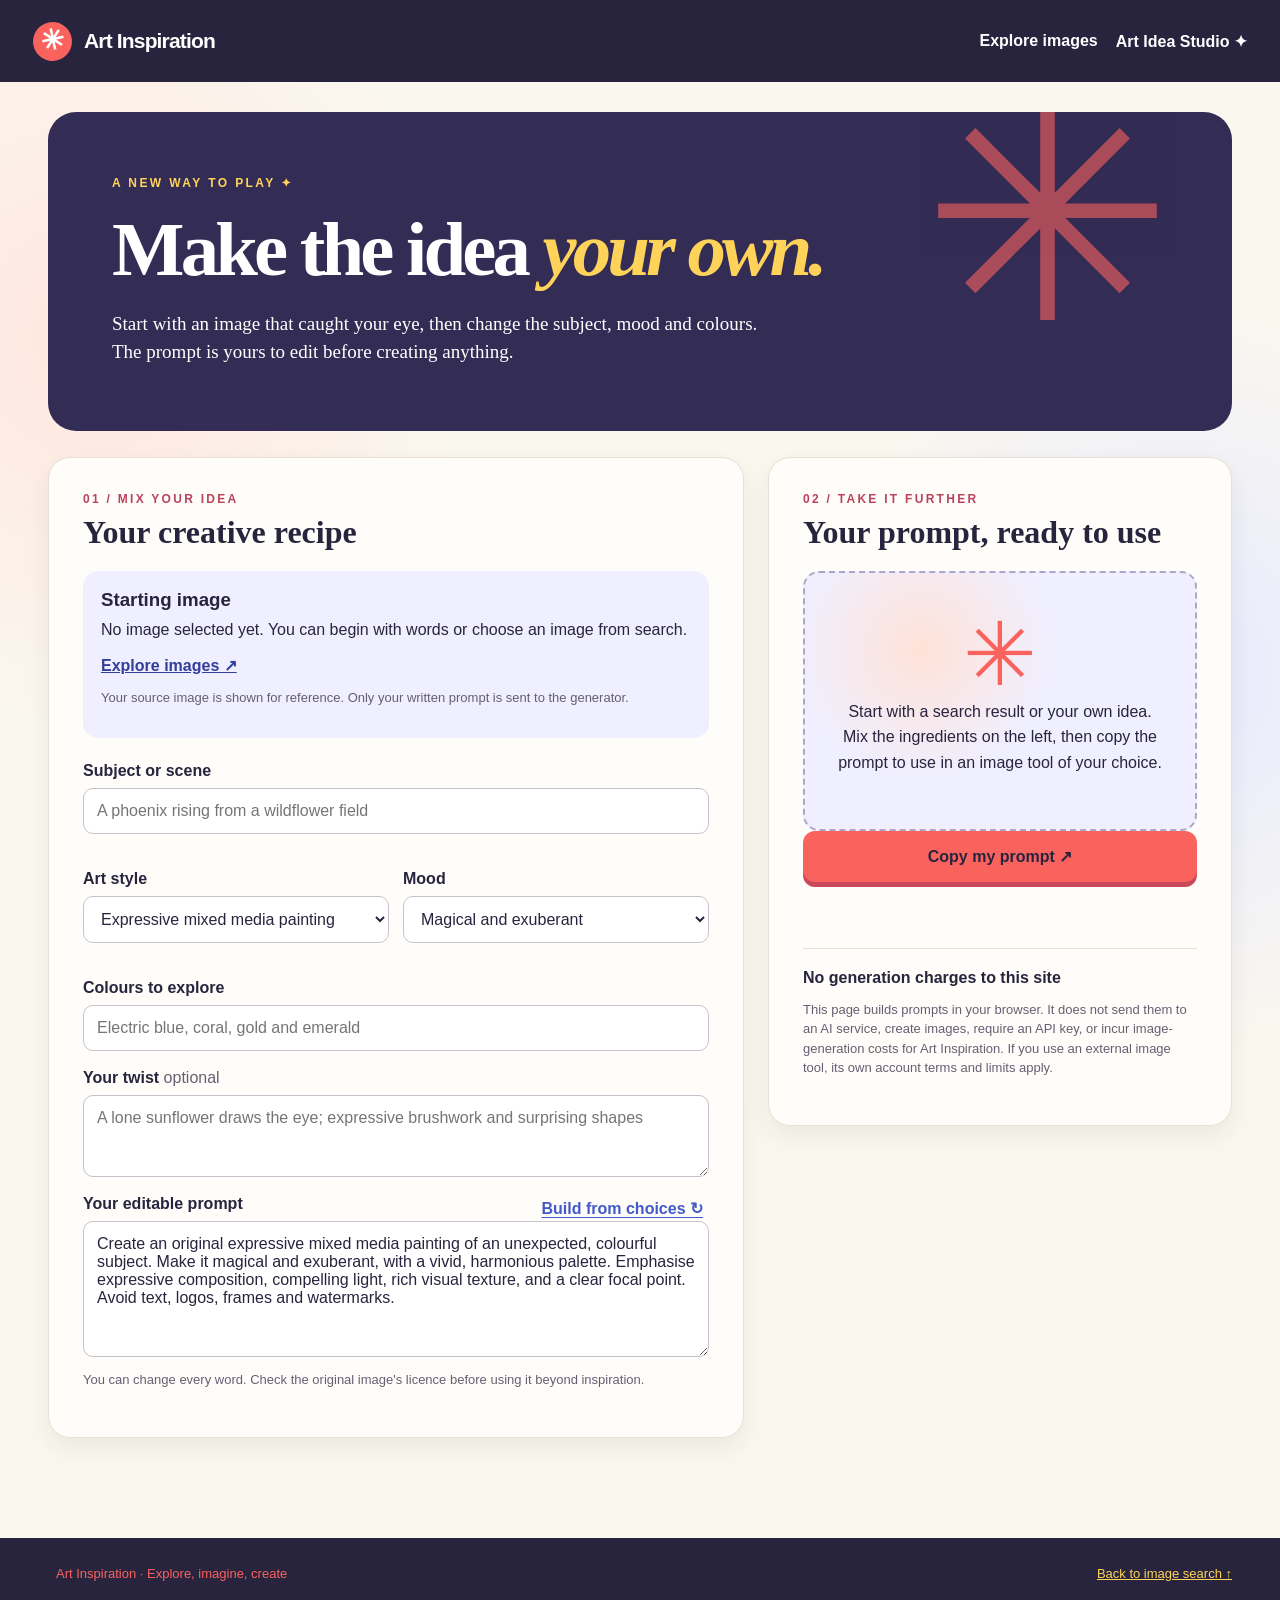
==== create.html @ 47d89ac7 "Add files via upload" ====
<!doctype html>
<html lang="en">
<head><meta charset="UTF-8"><meta name="viewport" content="width=device-width, initial-scale=1"><meta name="description" content="Turn a spark of inspiration into a fresh art idea."><title>Art Idea Studio | Art Inspiration</title><link rel="icon" type="image/svg+xml" href="favicon.svg"><link rel="stylesheet" href="styles.css"><link rel="stylesheet" href="create.css"><script src="create.js" defer></script></head>
<body><header class="site-header"><div class="header-inner"><a class="brand" href="index.html"><span class="brand-mark" aria-hidden="true">✳</span> Art Inspiration</a><nav class="header-nav" aria-label="Main"><a href="index.html">Explore images</a><span aria-current="page">Art Idea Studio ✦</span></nav></div></header>
<main class="studio-container"><section class="studio-hero"><p class="eyebrow">A NEW WAY TO PLAY ✦</p><h1>Make the idea <em>your own.</em></h1><p>Start with an image that caught your eye, then change the subject, mood and colours. The prompt is yours to edit before creating anything.</p></section>
<div class="studio-grid"><section class="studio-form-panel" aria-labelledby="compose-heading"><p class="section-kicker">01 / MIX YOUR IDEA</p><h2 id="compose-heading">Your creative recipe</h2>
<div class="selection-box"><div class="selection-title"><h3>Starting image</h3><button id="clear-selection" type="button" hidden>Clear selection</button></div><div id="selected-image" class="selected-image"></div><p class="small-note">Your source image is shown for reference. Only your written prompt is sent to the generator.</p></div>
<div class="field"><label for="subject">Subject or scene</label><input id="subject" maxlength="220" placeholder="A phoenix rising from a wildflower field"></div>
<div class="field-row"><div class="field"><label for="medium">Art style</label><select id="medium"><option>Expressive mixed media painting</option><option>Vivid watercolour</option><option>Bold acrylic painting</option><option>Oil painting with rich texture</option><option>Ink and watercolour illustration</option><option>Whimsical graphic novel</option><option>Abstract colour study</option><option>Photographic surrealism</option></select></div><div class="field"><label for="mood">Mood</label><select id="mood"><option>Magical and exuberant</option><option>Dreamy and gentle</option><option>Joyful and playful</option><option>Moody and cinematic</option><option>Wild and energetic</option><option>Quiet and contemplative</option></select></div></div>
<div class="field"><label for="palette">Colours to explore</label><input id="palette" maxlength="140" placeholder="Electric blue, coral, gold and emerald"></div>
<div class="field"><label for="details">Your twist <span class="optional">optional</span></label><textarea id="details" maxlength="500" rows="3" placeholder="A lone sunflower draws the eye; expressive brushwork and surprising shapes"></textarea></div>
<div class="prompt-heading"><label for="prompt">Your editable prompt</label><button id="refresh-prompt" type="button">Build from choices ↻</button></div><textarea id="prompt" rows="6" maxlength="1800" aria-describedby="prompt-help"></textarea><p id="prompt-help" class="small-note">You can change every word. Check the original image's licence before using it beyond inspiration.</p></section>
<aside class="studio-output" aria-labelledby="output-heading"><p class="section-kicker">02 / TAKE IT FURTHER</p><h2 id="output-heading">Your prompt, ready to use</h2><div class="idea-stage"><span aria-hidden="true">✳</span><p>Start with a search result or your own idea. Mix the ingredients on the left, then copy the prompt to use in an image tool of your choice.</p></div><button id="copy-prompt" type="button" class="generate-button">Copy my prompt ↗</button><p id="copy-status" class="generation-status" role="status" aria-live="polite"></p><div class="studio-cost"><strong>No generation charges to this site</strong><p>This page builds prompts in your browser. It does not send them to an AI service, create images, require an API key, or incur image-generation costs for Art Inspiration. If you use an external image tool, its own account terms and limits apply.</p></div></aside></div></main>
<footer class="studio-footer"><span>Art Inspiration · Explore, imagine, create</span><a href="index.html">Back to image search ↑</a></footer></body></html>
---- styles.css ----
:root{color-scheme:light;--plum:#412253;--ink:#302238;--muted:#685b6a;--cream:#fff9ef;--coral:#ed6b65;--yellow:#f8c95a;--line:#eaded4}*{box-sizing:border-box}html{scroll-behavior:smooth}body{margin:0;min-width:320px;background:var(--cream);color:var(--ink);font-family:Trebuchet MS,Arial,sans-serif}button,input{font:inherit}.site-header{background:var(--plum);color:white}.header-inner{max-width:1270px;margin:auto;min-height:76px;padding:12px 28px;display:flex;justify-content:space-between;align-items:center;gap:20px}.brand{color:white;text-decoration:none;font-size:21px;font-weight:900;letter-spacing:-.03em;display:flex;align-items:center;gap:12px}.brand-mark{display:grid;place-items:center;background:var(--yellow);color:var(--plum);height:39px;width:39px;border-radius:50%;font-size:28px}.header-note{color:#fce7d8;font-size:13px;letter-spacing:.04em}.header-note span{color:var(--yellow)}.container{max-width:1270px;margin:auto;padding:30px 28px 0}.hero{min-height:390px;display:grid;grid-template-columns:1.2fr .8fr;overflow:hidden;border-radius:28px;background:var(--plum);color:white;box-shadow:0 18px 45px #41225325}.hero-copy{padding:clamp(32px,5vw,68px);position:relative;z-index:1}.eyebrow,.section-kicker{font-size:12px;font-weight:900;letter-spacing:.19em;text-transform:uppercase}.eyebrow{color:var(--yellow);margin:0 0 20px}.hero h1{font-family:Georgia,serif;font-weight:700;font-size:clamp(54px,6.4vw,92px);line-height:.99;letter-spacing:-.06em;margin:0}.hero h1 em{color:var(--yellow);font-weight:400}.intro{font-family:Georgia,serif;font-size:clamp(18px,2vw,23px);line-height:1.45;max-width:600px;color:#fff0e3;margin:22px 0}.hero-footnote{font-size:13px;color:#dbc5d9;margin:32px 0 0}.artwork{position:relative;min-height:390px;background:#ed6b65;overflow:hidden}.artwork:before{content:"";position:absolute;inset:-40px;border:38px solid #f8c95a33;border-radius:50%;transform:translate(25%,38%)}.sun{position:absolute;width:175px;height:175px;background:#f8c95a;border-radius:50%;right:12%;top:11%;box-shadow:0 0 0 18px #f8c95a40}.arch{position:absolute;border-radius:210px 210px 0 0;bottom:-60px;transform:rotate(-28deg)}.arch-one{height:320px;width:210px;background:#724487;right:35%}.arch-two{height:300px;width:160px;background:#fb9e81;right:11%;bottom:-76px;transform:rotate(23deg)}.flower{position:absolute;z-index:2;color:#fff3ce;text-shadow:4px 6px 0 #ac485e}.flower-one{font-size:130px;top:18%;left:7%;transform:rotate(-20deg)}.flower-two{font-size:76px;bottom:6%;right:7%;transform:rotate(20deg)}.artwork-caption{position:absolute;bottom:35px;left:35px;z-index:3;color:white;font-size:12px;line-height:1.5;font-weight:900;letter-spacing:.18em}.search-panel{position:relative;margin:-20px auto 0;width:calc(100% - 52px);padding:32px clamp(20px,4vw,50px) 22px;background:#fffdf9;border:1px solid var(--line);border-radius:23px;box-shadow:0 18px 45px #41225313}.search-heading{display:flex;justify-content:space-between;align-items:center}.section-kicker{color:#aa5366;margin:0 0 8px}.search-heading h2,.gallery-heading h2{font-family:Georgia,serif;font-size:clamp(25px,3vw,35px);line-height:1.15;margin:0}.handdrawn{font-size:47px;color:var(--coral);line-height:1}.search-form{display:flex;gap:12px;margin-top:22px}.search-form input{flex:1;min-width:0;padding:16px 18px;border:2px solid #e4d6d4;border-radius:13px;background:#fff;color:var(--ink);outline:none}.search-form input:focus{border-color:#a35da7;box-shadow:0 0 0 3px #a35da72b}.search-form button{border:0;background:var(--coral);color:#351f36;border-radius:13px;padding:16px 23px;font-weight:900;white-space:nowrap;cursor:pointer;box-shadow:0 5px 0 #b64657}.search-form button:hover{background:var(--yellow);box-shadow:0 5px 0 #c89736}.search-form button:focus-visible,.brand:focus-visible,.photo-link:focus-visible{outline:3px solid #9557a6;outline-offset:3px}.search-form button:disabled{opacity:.65;cursor:wait}.search-hint{color:var(--muted);font-size:13px;margin:17px 0 0}.status{min-height:27px;margin:28px 26px 0;color:var(--muted);font-size:14px}.status.error{color:#a12622}.loader{display:inline-block;width:1rem;height:1rem;margin-right:.5rem;border:2px solid var(--line);border-top-color:var(--coral);border-radius:50%;vertical-align:-.15rem;animation:spin .75s linear infinite}@keyframes spin{to{transform:rotate(360deg)}}.gallery-section{padding:0 0 42px}.gallery-heading{margin:0 0 20px;padding:0 3px}.results-grid{display:grid;grid-template-columns:repeat(auto-fill,minmax(245px,1fr));gap:18px}.photo-card{background:#fff;border:1px solid var(--line);border-radius:16px;overflow:hidden;box-shadow:0 7px 22px #41225313;transition:transform .18s ease,box-shadow .18s ease}.photo-card:hover{transform:translateY(-4px);box-shadow:0 15px 30px #41225325}.photo-link{display:block;color:inherit;text-decoration:none}.photo{display:block;width:100%;aspect-ratio:4/3;object-fit:cover;background:#eedfd7}.photo-details{display:flex;align-items:center;justify-content:space-between;gap:8px;padding:12px 15px;font-size:12px}.photographer{font-weight:800;overflow:hidden;text-overflow:ellipsis;white-space:nowrap}.view-label{color:#a34a5d;white-space:nowrap;font-weight:800}footer{border-top:1px solid var(--line);padding:28px 0 35px;color:var(--muted);text-align:center;font-size:13px}footer span{color:var(--coral);padding:0 8px}.sr-only{position:absolute;width:1px;height:1px;padding:0;margin:-1px;overflow:hidden;clip:rect(0,0,0,0);white-space:nowrap;border:0}@media(max-width:760px){.hero{grid-template-columns:1fr}.hero-copy{padding:38px 30px}.artwork{min-height:155px}.artwork .sun{width:95px;height:95px;top:8%;right:16%}.artwork .arch-one{height:240px;right:42%}.artwork .arch-two{height:220px;right:12%}.flower-one{font-size:80px;top:-18%}.flower-two{font-size:60px;bottom:0}.artwork-caption{bottom:12px;left:22px}.header-note{display:none}.container{padding:18px 16px 0}.search-panel{width:calc(100% - 16px);padding:25px 20px 20px}.status{margin:26px 8px 0}}@media(max-width:560px){.search-form{flex-direction:column}.search-form button{width:100%}.handdrawn{display:none}.results-grid{grid-template-columns:repeat(2,minmax(0,1fr));gap:10px}.photo-details{padding:10px}.view-label{display:none}.hero h1{font-size:clamp(49px,12vw,70px)}.hero-footnote{margin-top:20px}}@media(prefers-reduced-motion:reduce){*,*:before,*:after{animation-duration:.01ms!important;transition-duration:.01ms!important;scroll-behavior:auto!important}}
.header-action{border:1px solid #fce7d899;color:white;background:transparent;border-radius:24px;padding:10px 14px;font-weight:800;cursor:pointer}.header-action span{display:inline-grid;place-items:center;background:var(--yellow);color:var(--plum);min-width:24px;height:24px;border-radius:50%;margin-left:6px}.search-options{display:flex;align-items:center;gap:12px;flex-wrap:wrap;margin-top:18px;font-size:14px;font-weight:800}.search-options select{background:white;color:var(--plum);padding:9px 12px;border:1px solid #decacc;border-radius:9px}.search-options button{background:#f8e8dd;color:var(--plum);padding:10px 14px;border:0;border-radius:9px;font-weight:800;cursor:pointer}.search-options button:hover{background:var(--yellow)}.photo-card{position:relative}.save-photo{position:absolute;right:10px;top:10px;border:0;border-radius:99px;background:#fffdf9;color:var(--plum);padding:8px 11px;font-weight:800;box-shadow:0 2px 9px #0004;cursor:pointer}.save-photo[aria-pressed=true]{background:var(--yellow)}dialog{border:0;border-radius:18px;max-height:85vh;width:min(680px,calc(100% - 24px));padding:25px;color:var(--ink);box-shadow:0 20px 70px #20142880}dialog::backdrop{background:#281b36a8}.saved-head{display:flex;justify-content:space-between;align-items:center}.saved-head h2{font-family:Georgia,serif;margin:0}.saved-head button{border:0;background:none;font-size:22px;cursor:pointer}.saved-items{display:grid;gap:10px;max-height:60vh;overflow:auto;margin-top:16px}.saved-row{display:grid;grid-template-columns:70px 1fr auto;gap:12px;align-items:center;border:1px solid var(--line);padding:8px;border-radius:12px}.saved-row img{width:70px;height:65px;object-fit:cover;border-radius:8px}.saved-row a{color:var(--plum);font-size:14px}.saved-row button{border:0;border-radius:7px;background:#f8e8dd;padding:9px;cursor:pointer}@media(max-width:560px){.header-inner{padding:10px 15px}.brand{font-size:17px}.header-action{font-size:12px;padding:7px}.saved-row{grid-template-columns:48px 1fr auto;gap:7px}.saved-row img{width:48px;height:50px}.saved-row a{font-size:12px}}
.rights-details{border-top:1px solid var(--line);padding:10px 15px 14px;min-height:104px;font-size:12px;line-height:1.45}.source-name{display:block;font-weight:900;color:#793c63}.credit-note{margin:5px 0;color:var(--muted)}.licence-link{color:#9a3c54;font-weight:800;text-decoration:underline;text-underline-offset:2px}.saved-info{min-width:0;display:grid;gap:3px}.saved-info a,.saved-info small{overflow-wrap:anywhere}.saved-info small{color:var(--muted);font-size:11px}.search-options select{max-width:min(100%,320px)}@media(max-width:560px){.rights-details{padding:9px;min-height:125px;font-size:11px}.photo-details{min-height:42px}.saved-row .saved-info a{font-size:11px}}

/* 2026 visual refresh: energetic studio, quiet results */
:root{--plum:#28243e;--ink:#28243e;--muted:#655f72;--cream:#faf7ef;--coral:#fa625e;--yellow:#ffd35a;--line:#e8e0d6}
body{background:radial-gradient(circle at 7% 21%,#ffe7df 0,transparent 22%),radial-gradient(circle at 92% 42%,#e7eaff 0,transparent 25%),var(--cream);font-family:"Trebuchet MS",Arial,sans-serif}
.site-header{background:var(--plum)}.header-inner{min-height:82px}.brand{line-height:.93;letter-spacing:-.04em}.brand-mark{background:var(--coral);color:white;transform:rotate(-12deg)}.header-tagline{font-family:Georgia,serif;font-style:italic;color:#f7e8d4;font-size:16px}.header-action{border-color:#fff7;transition:background .2s}.header-action:hover{background:#ffffff20}
.container{padding-top:26px}.hero{background:#332c54;min-height:430px}.hero-copy{padding:clamp(38px,5vw,72px)}.hero h1{max-width:670px;font-size:clamp(54px,6.3vw,92px)}.hero h1 em{color:var(--yellow)}.eyebrow{letter-spacing:.2em}.intro{max-width:540px}.hero-cta{display:inline-flex;align-items:center;gap:20px;padding:13px 20px;border-radius:99px;background:var(--yellow);color:var(--ink);font-weight:900;text-decoration:none;box-shadow:0 5px 0 #de9f35;transition:transform .2s}.hero-cta:hover{transform:translateY(-3px)}.hero-cta:focus-visible{outline:3px solid white;outline-offset:4px}.artwork{background:#f27871}.artwork:before{border-color:#fff3a155}.artwork-caption{background:#28243e;border-radius:4px;padding:9px 12px;transform:rotate(-4deg)}.sun{background:#ffd35a}.arch-one{background:#415ee5}.arch-two{background:#ffbd80}.flower{color:#f7fff0;text-shadow:4px 6px 0 #be385e}
.search-panel{margin:-22px auto 0;width:calc(100% - 52px);background:#fffdf9;border:1px solid #ece2d8;box-shadow:0 20px 46px #28243e1a;padding-bottom:27px;scroll-margin-top:20px}.search-heading h2{font-size:clamp(29px,3.6vw,43px)}.section-kicker{color:#ba435c}.search-intro{margin:7px 0 0;color:var(--muted);font-size:15px}.search-form{margin-top:22px}.search-form input{border-color:#cfc7d5;font-size:16px}.search-form button{background:var(--coral);color:#241e38;box-shadow:0 5px 0 #c84959}.search-form button:hover{background:var(--yellow)}.option-label{display:block;color:var(--ink);font-weight:900;font-size:13px;letter-spacing:.02em}.starting-points,.colour-starters{margin-top:22px}.idea-chips,.colour-chips{display:flex;flex-wrap:wrap;gap:9px;margin-top:11px}.idea-chip{border:1px solid #dfd3d5;background:#fff7ef;border-radius:99px;padding:10px 14px;color:var(--plum);font-weight:800;cursor:pointer;transition:background .15s,transform .15s}.idea-chip:hover{background:#ffe5cf;transform:translateY(-2px)}.colour-chips{gap:13px}.colour-chip{width:36px;height:36px;background:var(--chip);border:3px solid white;box-shadow:0 0 0 1px #645c6a88,0 3px 6px #0002;border-radius:50%;cursor:pointer}.colour-chip:hover{transform:scale(1.14)}.search-options{padding-top:19px;border-top:1px solid var(--line);margin-top:23px}.search-options button{border-radius:99px}.search-options #surprise-button{background:var(--plum);color:white}.search-options #surprise-button:hover{background:#485fdb;color:white}.search-hint{margin:12px 0 0}.prompt-panel{display:flex;align-items:center;gap:20px;margin:34px 26px 26px;padding:23px 27px;background:#e8ebff;border:1px solid #cdd3fc;border-radius:20px}.prompt-icon{font-size:42px;color:#4259c9;line-height:1}.prompt-panel h2{font-family:Georgia,serif;font-size:23px;margin:0}.prompt-panel p:last-child{margin:6px 0 0;line-height:1.5}.prompt-panel button{margin-left:auto;flex:none;border:1px solid #5665b0;background:#fff;border-radius:99px;color:#252f70;padding:11px 15px;font-weight:900;cursor:pointer}.prompt-panel button:hover{background:#ffd35a}.status{margin-top:12px}.gallery-heading h2{font-size:clamp(27px,3vw,38px)}.gallery-heading p:last-child{color:var(--muted);font-size:14px}.photo-card{border-radius:16px}.photo-card:hover{transform:translateY(-3px)}.save-photo{background:#fff;color:var(--ink)}.save-photo[aria-pressed=true]{background:var(--yellow)}footer{background:var(--plum);color:#fff;margin:30px calc(50% - 50vw) 0;padding:45px max(28px,calc((100vw - 1214px)/2)) 28px;text-align:left;border:0}.footer-main{display:grid;grid-template-columns:1.2fr 1fr;gap:60px}.footer-main h2{font-family:Georgia,serif;font-size:clamp(28px,3vw,42px);margin:8px 0}.footer-main p{line-height:1.6;color:#e8dfec;max-width:470px}.footer-main strong{color:var(--yellow)}.footer-star{font-size:36px;color:var(--coral)}.footer-bottom{display:flex;justify-content:space-between;gap:18px;border-top:1px solid #ffffff45;margin-top:26px;padding-top:20px;color:#e8dfec}.footer-bottom a{color:var(--yellow)}.saved-info .saved-note{width:100%;padding:8px;border:1px solid #cfc7d5;border-radius:7px;font-size:13px}.saved-row{grid-template-columns:70px minmax(0,1fr) auto}.idea-chip:focus-visible,.colour-chip:focus-visible,.search-options button:focus-visible,.search-options select:focus-visible,.prompt-panel button:focus-visible,.header-action:focus-visible,.save-photo:focus-visible,.saved-note:focus-visible,.footer-bottom a:focus-visible{outline:3px solid #4259c9;outline-offset:3px}
@media(max-width:760px){.header-tagline{display:none}.prompt-panel{margin-left:8px;margin-right:8px}.hero{min-height:0}.artwork{min-height:165px}.footer-main{gap:25px}}
@media(max-width:560px){.hero-copy{padding:34px 28px 42px}.hero h1{font-size:clamp(50px,12vw,70px)}.search-panel{width:calc(100% - 8px);padding:26px 19px}.search-form{gap:10px}.search-options{align-items:stretch}.search-options label{width:100%}.search-options select{width:100%;max-width:none}.search-options button{flex:1}.prompt-panel{align-items:flex-start;flex-wrap:wrap;padding:19px;gap:12px}.prompt-icon{font-size:29px}.prompt-panel>div{flex:1 1 210px}.prompt-panel button{margin-left:0}.footer-main{grid-template-columns:1fr;gap:18px}.footer-bottom{flex-direction:column}footer{margin-top:22px;padding:36px 20px 25px}.saved-row{grid-template-columns:48px minmax(0,1fr);position:relative;padding-bottom:50px}.saved-row button{position:absolute;right:8px;bottom:8px}}
.header-nav{display:flex;align-items:center;gap:16px}.header-nav>a{color:white;font-weight:900;text-decoration:none}.header-nav>a:hover{text-decoration:underline;text-underline-offset:5px}.card-actions .use-photo{border:0;background:#28243e;color:white;border-radius:99px;padding:9px 12px;font-weight:900;cursor:pointer}.card-actions .use-photo:hover{background:#4259c9}.card-actions{display:flex;justify-content:space-between;align-items:center;padding:0 12px 12px;gap:8px}.card-actions .save-photo{position:static;box-shadow:none;border:1px solid #ded6db}.card-actions button:focus-visible,.header-nav>a:focus-visible{outline:3px solid #4259c9;outline-offset:3px}@media(max-width:560px){.header-nav{gap:8px}.header-nav>a{font-size:12px}.card-actions{padding:0 8px 8px;gap:4px}.card-actions button{font-size:11px;padding:7px}}
---- create.css ----
[hidden]{display:none!important}.header-nav{display:flex;align-items:center;gap:18px}.header-nav a,.header-nav span{color:white;text-decoration:none;font-weight:900}.studio-container{max-width:1240px;margin:auto;padding:30px 28px 70px}.studio-hero{background:#332c54;color:white;border-radius:28px;padding:clamp(35px,5vw,66px);position:relative;overflow:hidden}.studio-hero:after{content:"✳";position:absolute;right:5%;top:-70px;color:#fa625e;font-size:300px;opacity:.6}.studio-hero>*{position:relative;z-index:1}.studio-hero h1{font-family:Georgia,serif;font-size:clamp(48px,6vw,80px);line-height:1.05;letter-spacing:-.05em;max-width:720px;margin:0}.studio-hero h1 em{color:#ffd35a}.studio-hero p:last-child{font-family:Georgia,serif;font-size:19px;line-height:1.5;max-width:660px;margin-bottom:0}.studio-grid{display:grid;grid-template-columns:minmax(0,1.2fr) minmax(300px,.8fr);gap:24px;margin-top:26px;align-items:start}.studio-form-panel,.studio-output{background:#fffdf9;border:1px solid #e8e0d6;border-radius:22px;padding:clamp(20px,3vw,34px);box-shadow:0 10px 25px #28243e12}.studio-grid h2{font-family:Georgia,serif;font-size:32px;margin:0 0 20px}.selection-box{background:#f0efff;border-radius:15px;padding:18px;margin-bottom:24px}.selection-title{display:flex;justify-content:space-between;align-items:center;gap:12px}.selection-title h3{margin:0}.selection-title button,.prompt-heading button,.studio-cost button{border:0;background:transparent;color:#4259c9;font-weight:900;cursor:pointer;text-decoration:underline;text-underline-offset:3px}.selected-image p{margin:10px 0}.selected-image small{display:block;color:#605a70}.selected-image a{display:inline-block;margin-top:7px;color:#333d9b;font-weight:800}.selection-thumbnail{display:block;width:100%;max-height:260px;object-fit:cover;border-radius:10px;margin-top:12px}.small-note{font-size:13px;line-height:1.5;color:#655f72}.field{margin:18px 0}.field label,.prompt-heading label,.access-field label{display:block;font-weight:900;margin-bottom:8px}.field input,.field select,.field textarea,#prompt,.access-field input{display:block;width:100%;border:1px solid #c8c2cc;border-radius:10px;background:white;color:#28243e;padding:13px;font:inherit}.field input:focus,.field select:focus,.field textarea:focus,#prompt:focus,.access-field input:focus{outline:3px solid #4259c966;border-color:#4259c9}.field-row{display:grid;grid-template-columns:1fr 1fr;gap:14px}.optional{font-weight:400;color:#655f72}.prompt-heading{display:flex;justify-content:space-between;gap:12px;align-items:center}.image-stage{min-height:320px;border:2px dashed #aca7c9;border-radius:16px;background:radial-gradient(circle at 30% 30%,#ffe2d8,transparent 40%),#f0efff;display:grid;place-content:center;text-align:center;overflow:hidden}.image-stage span{font-size:95px;color:#fa625e;line-height:1}.image-stage img{display:block;width:100%;height:auto;max-height:650px;object-fit:contain}.access-field{margin:24px 0 14px}.access-field .small-note{margin:7px 0}.generate-button{border:0;border-radius:12px;background:#fa625e;color:#28243e;padding:16px 20px;font:inherit;font-weight:900;width:100%;cursor:pointer;box-shadow:0 5px 0 #c84959}.generate-button:hover{background:#ffd35a}.generate-button:disabled{opacity:.6;cursor:wait}.generation-status{min-height:24px;font-weight:700}.download-image{display:inline-block;background:#28243e;color:white;text-decoration:none;padding:12px 16px;border-radius:9px;font-weight:900}.studio-cost{border-top:1px solid #e8e0d6;margin-top:26px;padding-top:20px}.studio-cost p{font-size:13px;line-height:1.5;color:#655f72}.studio-footer{background:#28243e;color:white;display:flex;justify-content:space-between;gap:15px;padding:28px max(28px,calc((100vw - 1184px)/2))}.studio-footer a{color:#ffd35a}.header-nav a:focus-visible,.studio-grid button:focus-visible,.studio-footer a:focus-visible{outline:3px solid #4259c9;outline-offset:3px}@media(max-width:850px){.studio-grid{grid-template-columns:1fr}.studio-hero:after{font-size:190px;right:-30px;top:-15px;opacity:.35}}@media(max-width:560px){.studio-container{padding:16px 15px 45px}.studio-hero{padding:30px}.studio-hero h1{font-size:48px}.studio-hero p:last-child{font-size:17px}.field-row{grid-template-columns:1fr;gap:0}.studio-footer{flex-direction:column;padding:25px 18px}.header-nav{gap:10px;font-size:12px}.header-inner{gap:10px}.brand{font-size:16px}}
.idea-stage{min-height:260px;border:2px dashed #aca7c9;border-radius:16px;background:radial-gradient(circle at 30% 30%,#ffe2d8,transparent 40%),#f0efff;display:grid;place-content:center;text-align:center;padding:30px;line-height:1.6}.idea-stage span{font-size:88px;color:#fa625e;line-height:1}.idea-stage p{max-width:360px;margin:0 auto 15px}
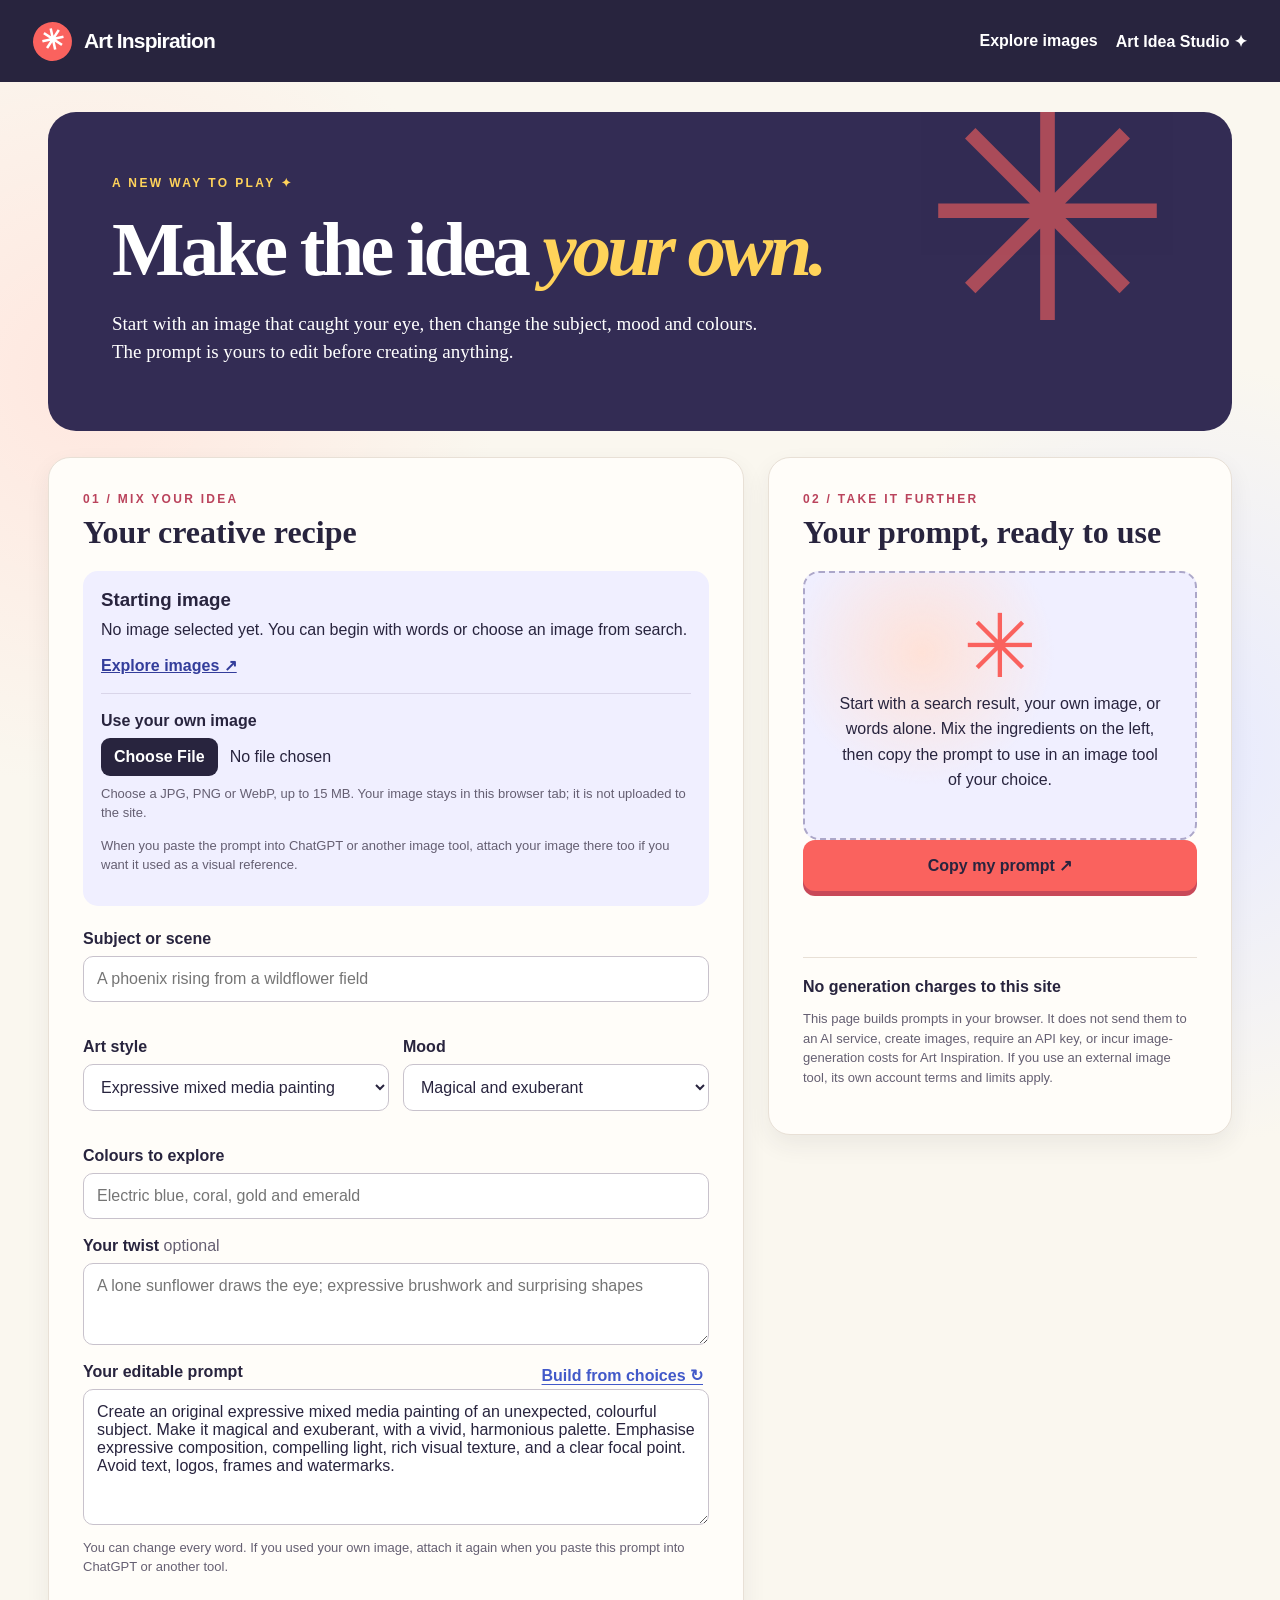
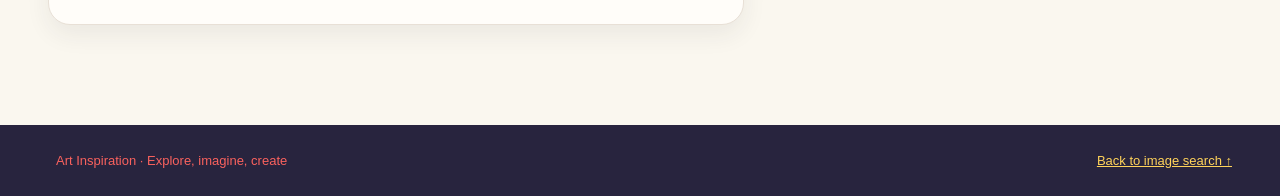
==== commit c72b6922: "Add files via upload" ====
--- a/create.html
+++ b/create.html
@@ -4,11 +4,13 @@
 <body><header class="site-header"><div class="header-inner"><a class="brand" href="index.html"><span class="brand-mark" aria-hidden="true">✳</span> Art Inspiration</a><nav class="header-nav" aria-label="Main"><a href="index.html">Explore images</a><span aria-current="page">Art Idea Studio ✦</span></nav></div></header>
 <main class="studio-container"><section class="studio-hero"><p class="eyebrow">A NEW WAY TO PLAY ✦</p><h1>Make the idea <em>your own.</em></h1><p>Start with an image that caught your eye, then change the subject, mood and colours. The prompt is yours to edit before creating anything.</p></section>
 <div class="studio-grid"><section class="studio-form-panel" aria-labelledby="compose-heading"><p class="section-kicker">01 / MIX YOUR IDEA</p><h2 id="compose-heading">Your creative recipe</h2>
-<div class="selection-box"><div class="selection-title"><h3>Starting image</h3><button id="clear-selection" type="button" hidden>Clear selection</button></div><div id="selected-image" class="selected-image"></div><p class="small-note">Your source image is shown for reference. Only your written prompt is sent to the generator.</p></div>
+<div class="selection-box"><div class="selection-title"><h3>Starting image</h3><button id="clear-selection" type="button" hidden>Clear selection</button></div><div id="selected-image" class="selected-image"></div>
+<div class="upload-area"><label for="image-upload">Use your own image</label><input id="image-upload" type="file" accept="image/png,image/jpeg,image/webp" aria-describedby="upload-help"><p id="upload-help" class="small-note">Choose a JPG, PNG or WebP, up to 15 MB. Your image stays in this browser tab; it is not uploaded to the site.</p><p id="upload-status" class="small-note" role="status" aria-live="polite"></p></div>
+<button id="use-image-colours" type="button" hidden>Use colours from my image</button><p class="small-note">When you paste the prompt into ChatGPT or another image tool, attach your image there too if you want it used as a visual reference.</p></div>
 <div class="field"><label for="subject">Subject or scene</label><input id="subject" maxlength="220" placeholder="A phoenix rising from a wildflower field"></div>
 <div class="field-row"><div class="field"><label for="medium">Art style</label><select id="medium"><option>Expressive mixed media painting</option><option>Vivid watercolour</option><option>Bold acrylic painting</option><option>Oil painting with rich texture</option><option>Ink and watercolour illustration</option><option>Whimsical graphic novel</option><option>Abstract colour study</option><option>Photographic surrealism</option></select></div><div class="field"><label for="mood">Mood</label><select id="mood"><option>Magical and exuberant</option><option>Dreamy and gentle</option><option>Joyful and playful</option><option>Moody and cinematic</option><option>Wild and energetic</option><option>Quiet and contemplative</option></select></div></div>
 <div class="field"><label for="palette">Colours to explore</label><input id="palette" maxlength="140" placeholder="Electric blue, coral, gold and emerald"></div>
 <div class="field"><label for="details">Your twist <span class="optional">optional</span></label><textarea id="details" maxlength="500" rows="3" placeholder="A lone sunflower draws the eye; expressive brushwork and surprising shapes"></textarea></div>
-<div class="prompt-heading"><label for="prompt">Your editable prompt</label><button id="refresh-prompt" type="button">Build from choices ↻</button></div><textarea id="prompt" rows="6" maxlength="1800" aria-describedby="prompt-help"></textarea><p id="prompt-help" class="small-note">You can change every word. Check the original image's licence before using it beyond inspiration.</p></section>
-<aside class="studio-output" aria-labelledby="output-heading"><p class="section-kicker">02 / TAKE IT FURTHER</p><h2 id="output-heading">Your prompt, ready to use</h2><div class="idea-stage"><span aria-hidden="true">✳</span><p>Start with a search result or your own idea. Mix the ingredients on the left, then copy the prompt to use in an image tool of your choice.</p></div><button id="copy-prompt" type="button" class="generate-button">Copy my prompt ↗</button><p id="copy-status" class="generation-status" role="status" aria-live="polite"></p><div class="studio-cost"><strong>No generation charges to this site</strong><p>This page builds prompts in your browser. It does not send them to an AI service, create images, require an API key, or incur image-generation costs for Art Inspiration. If you use an external image tool, its own account terms and limits apply.</p></div></aside></div></main>
+<div class="prompt-heading"><label for="prompt">Your editable prompt</label><button id="refresh-prompt" type="button">Build from choices ↻</button></div><textarea id="prompt" rows="6" maxlength="1800" aria-describedby="prompt-help"></textarea><p id="prompt-help" class="small-note">You can change every word. If you used your own image, attach it again when you paste this prompt into ChatGPT or another tool.</p></section>
+<aside class="studio-output" aria-labelledby="output-heading"><p class="section-kicker">02 / TAKE IT FURTHER</p><h2 id="output-heading">Your prompt, ready to use</h2><div class="idea-stage"><span aria-hidden="true">✳</span><p>Start with a search result, your own image, or words alone. Mix the ingredients on the left, then copy the prompt to use in an image tool of your choice.</p></div><button id="copy-prompt" type="button" class="generate-button">Copy my prompt ↗</button><p id="copy-status" class="generation-status" role="status" aria-live="polite"></p><div class="studio-cost"><strong>No generation charges to this site</strong><p>This page builds prompts in your browser. It does not send them to an AI service, create images, require an API key, or incur image-generation costs for Art Inspiration. If you use an external image tool, its own account terms and limits apply.</p></div></aside></div></main>
 <footer class="studio-footer"><span>Art Inspiration · Explore, imagine, create</span><a href="index.html">Back to image search ↑</a></footer></body></html>
--- a/create.css
+++ b/create.css
@@ -1,2 +1,3 @@
 [hidden]{display:none!important}.header-nav{display:flex;align-items:center;gap:18px}.header-nav a,.header-nav span{color:white;text-decoration:none;font-weight:900}.studio-container{max-width:1240px;margin:auto;padding:30px 28px 70px}.studio-hero{background:#332c54;color:white;border-radius:28px;padding:clamp(35px,5vw,66px);position:relative;overflow:hidden}.studio-hero:after{content:"✳";position:absolute;right:5%;top:-70px;color:#fa625e;font-size:300px;opacity:.6}.studio-hero>*{position:relative;z-index:1}.studio-hero h1{font-family:Georgia,serif;font-size:clamp(48px,6vw,80px);line-height:1.05;letter-spacing:-.05em;max-width:720px;margin:0}.studio-hero h1 em{color:#ffd35a}.studio-hero p:last-child{font-family:Georgia,serif;font-size:19px;line-height:1.5;max-width:660px;margin-bottom:0}.studio-grid{display:grid;grid-template-columns:minmax(0,1.2fr) minmax(300px,.8fr);gap:24px;margin-top:26px;align-items:start}.studio-form-panel,.studio-output{background:#fffdf9;border:1px solid #e8e0d6;border-radius:22px;padding:clamp(20px,3vw,34px);box-shadow:0 10px 25px #28243e12}.studio-grid h2{font-family:Georgia,serif;font-size:32px;margin:0 0 20px}.selection-box{background:#f0efff;border-radius:15px;padding:18px;margin-bottom:24px}.selection-title{display:flex;justify-content:space-between;align-items:center;gap:12px}.selection-title h3{margin:0}.selection-title button,.prompt-heading button,.studio-cost button{border:0;background:transparent;color:#4259c9;font-weight:900;cursor:pointer;text-decoration:underline;text-underline-offset:3px}.selected-image p{margin:10px 0}.selected-image small{display:block;color:#605a70}.selected-image a{display:inline-block;margin-top:7px;color:#333d9b;font-weight:800}.selection-thumbnail{display:block;width:100%;max-height:260px;object-fit:cover;border-radius:10px;margin-top:12px}.small-note{font-size:13px;line-height:1.5;color:#655f72}.field{margin:18px 0}.field label,.prompt-heading label,.access-field label{display:block;font-weight:900;margin-bottom:8px}.field input,.field select,.field textarea,#prompt,.access-field input{display:block;width:100%;border:1px solid #c8c2cc;border-radius:10px;background:white;color:#28243e;padding:13px;font:inherit}.field input:focus,.field select:focus,.field textarea:focus,#prompt:focus,.access-field input:focus{outline:3px solid #4259c966;border-color:#4259c9}.field-row{display:grid;grid-template-columns:1fr 1fr;gap:14px}.optional{font-weight:400;color:#655f72}.prompt-heading{display:flex;justify-content:space-between;gap:12px;align-items:center}.image-stage{min-height:320px;border:2px dashed #aca7c9;border-radius:16px;background:radial-gradient(circle at 30% 30%,#ffe2d8,transparent 40%),#f0efff;display:grid;place-content:center;text-align:center;overflow:hidden}.image-stage span{font-size:95px;color:#fa625e;line-height:1}.image-stage img{display:block;width:100%;height:auto;max-height:650px;object-fit:contain}.access-field{margin:24px 0 14px}.access-field .small-note{margin:7px 0}.generate-button{border:0;border-radius:12px;background:#fa625e;color:#28243e;padding:16px 20px;font:inherit;font-weight:900;width:100%;cursor:pointer;box-shadow:0 5px 0 #c84959}.generate-button:hover{background:#ffd35a}.generate-button:disabled{opacity:.6;cursor:wait}.generation-status{min-height:24px;font-weight:700}.download-image{display:inline-block;background:#28243e;color:white;text-decoration:none;padding:12px 16px;border-radius:9px;font-weight:900}.studio-cost{border-top:1px solid #e8e0d6;margin-top:26px;padding-top:20px}.studio-cost p{font-size:13px;line-height:1.5;color:#655f72}.studio-footer{background:#28243e;color:white;display:flex;justify-content:space-between;gap:15px;padding:28px max(28px,calc((100vw - 1184px)/2))}.studio-footer a{color:#ffd35a}.header-nav a:focus-visible,.studio-grid button:focus-visible,.studio-footer a:focus-visible{outline:3px solid #4259c9;outline-offset:3px}@media(max-width:850px){.studio-grid{grid-template-columns:1fr}.studio-hero:after{font-size:190px;right:-30px;top:-15px;opacity:.35}}@media(max-width:560px){.studio-container{padding:16px 15px 45px}.studio-hero{padding:30px}.studio-hero h1{font-size:48px}.studio-hero p:last-child{font-size:17px}.field-row{grid-template-columns:1fr;gap:0}.studio-footer{flex-direction:column;padding:25px 18px}.header-nav{gap:10px;font-size:12px}.header-inner{gap:10px}.brand{font-size:16px}}
 .idea-stage{min-height:260px;border:2px dashed #aca7c9;border-radius:16px;background:radial-gradient(circle at 30% 30%,#ffe2d8,transparent 40%),#f0efff;display:grid;place-content:center;text-align:center;padding:30px;line-height:1.6}.idea-stage span{font-size:88px;color:#fa625e;line-height:1}.idea-stage p{max-width:360px;margin:0 auto 15px}
+.upload-area{border-top:1px solid #d9d5e9;margin-top:18px;padding-top:18px}.upload-area label{display:block;font-weight:900;margin-bottom:8px}.upload-area input{display:block;max-width:100%;font:inherit}.upload-area input::file-selector-button{border:0;border-radius:9px;background:#28243e;color:white;padding:10px 13px;font:inherit;font-weight:900;cursor:pointer;margin-right:12px}.upload-area input::file-selector-button:hover{background:#4259c9}.upload-area .small-note{margin:8px 0 0}#use-image-colours{border:1px solid #4259c9;border-radius:9px;background:white;color:#252f70;font:inherit;font-weight:900;padding:10px 13px;cursor:pointer;margin-top:14px}#use-image-colours:hover{background:#ffd35a}#use-image-colours:focus-visible,.upload-area input:focus-visible{outline:3px solid #4259c9;outline-offset:3px}
